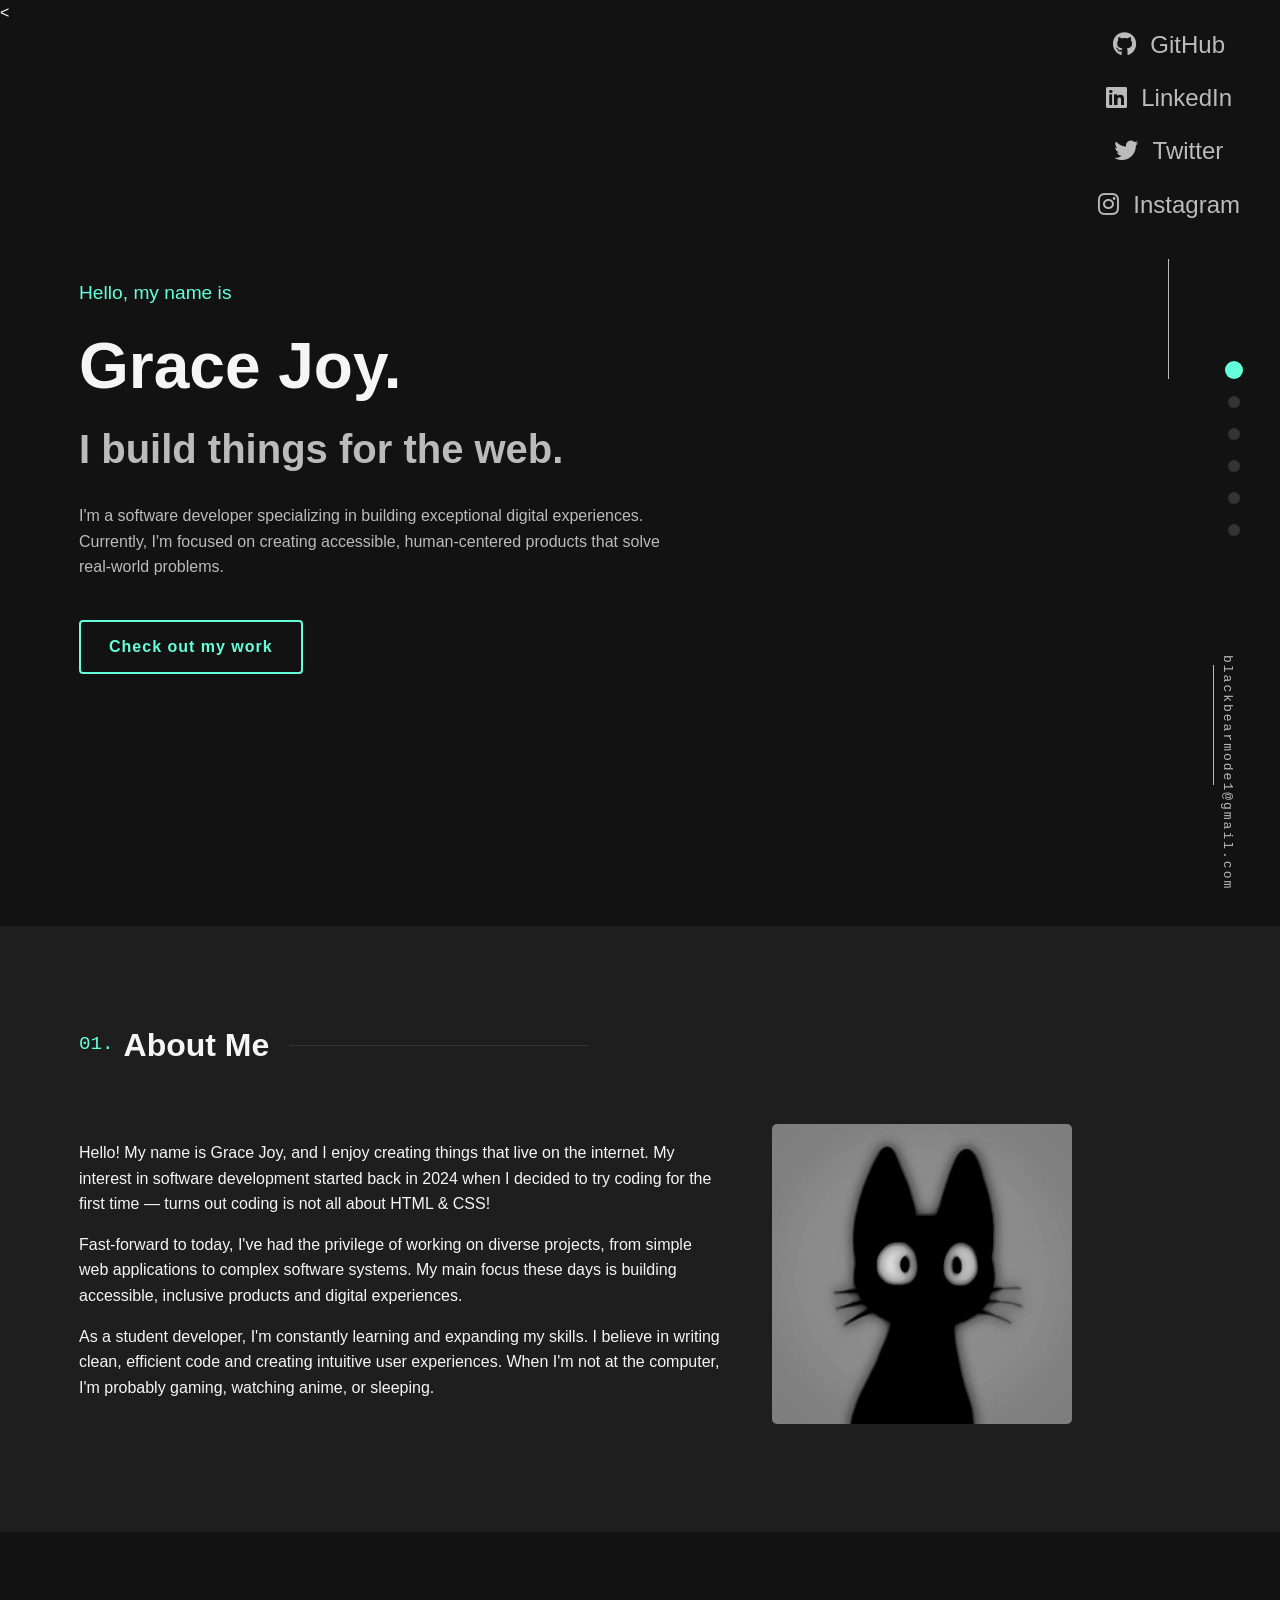
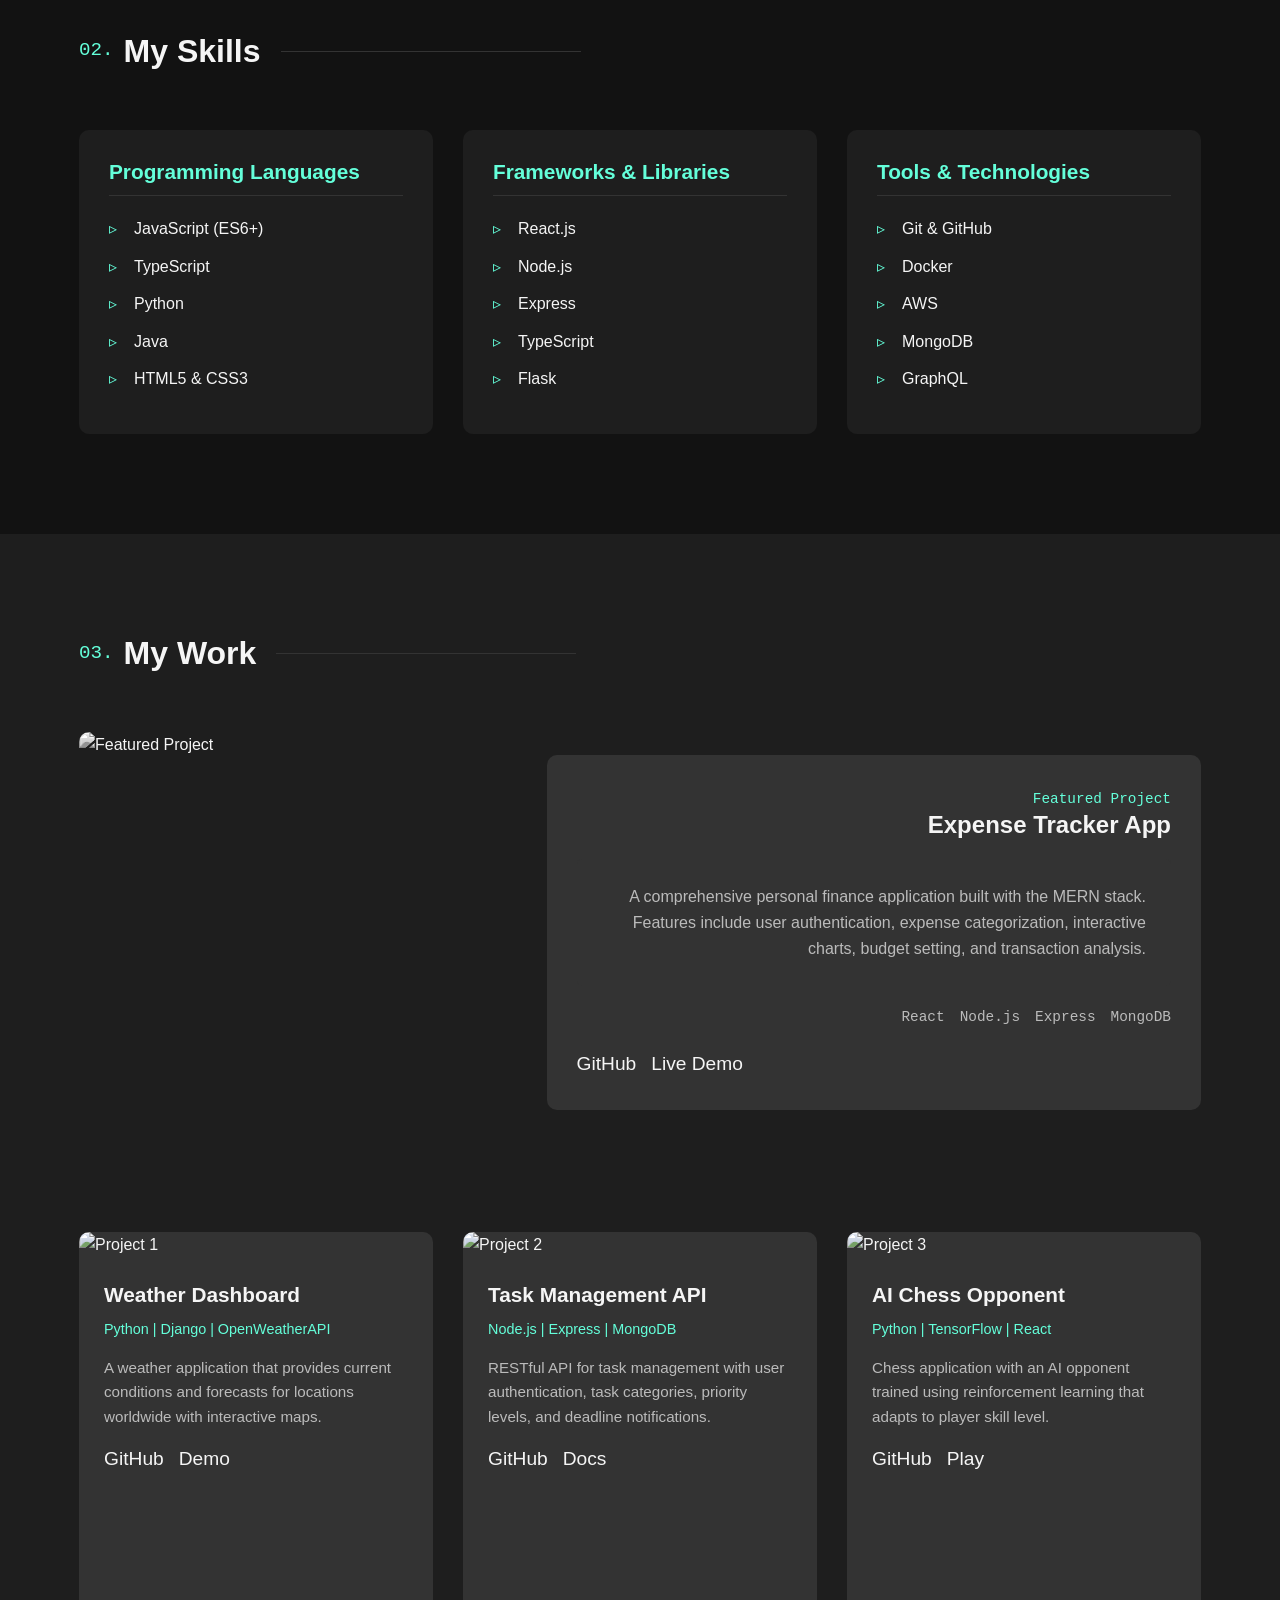
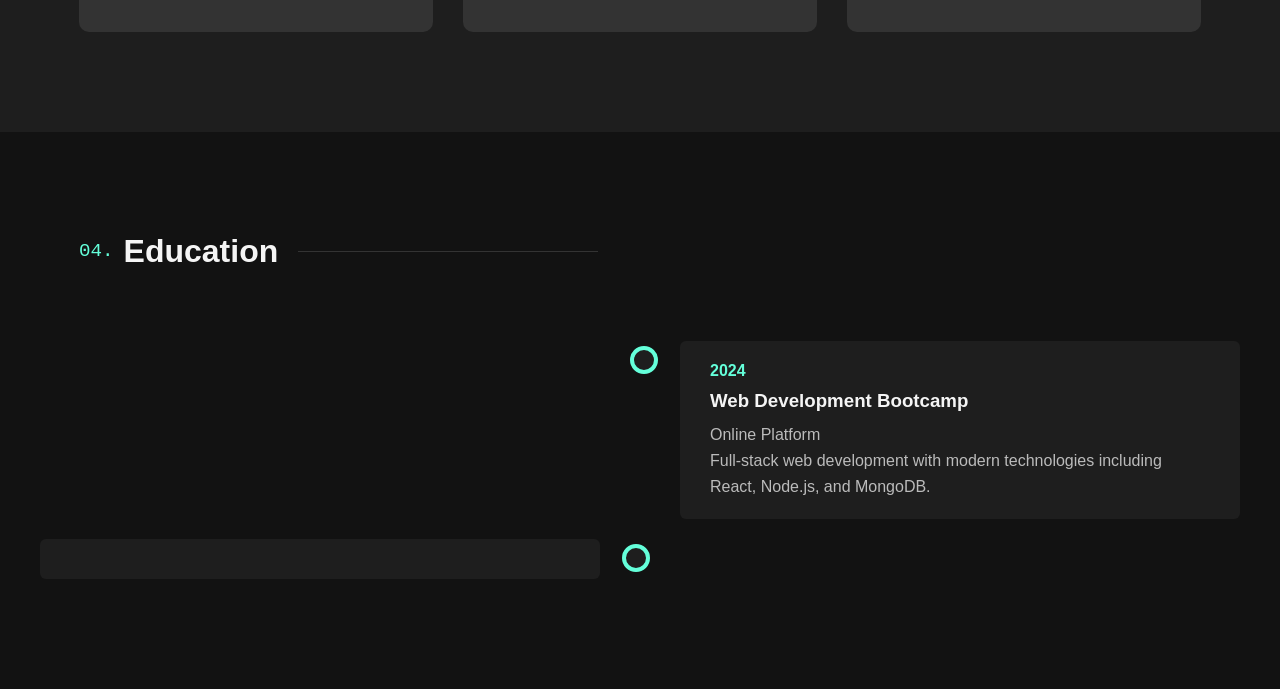
==== my-portfolio/src/index.html @ e29fc76a "complete" ====
<!DOCTYPE html>
<html lang="en">
<head>
    <meta charset="UTF-8">
    <meta name="viewport" content="width=device-width, initial-scale=1.0">
    <title>Developer Portfolio</title>
    <link rel="stylesheet" href="https://cdnjs.cloudflare.com/ajax/libs/font-awesome/6.0.0-beta3/css/all.min.css">
    <link rel="stylesheet" href="../assets/styles/style.css">
  </head>
  <body>
      <!-- Side Navigation -->
      <div class="side-nav">
          <div class="nav-dot active">
              <span class="tooltip">Home</span>
          </div>
          <div class="nav-dot">
              <span class="tooltip">About</span>
          </div>
          <div class="nav-dot">
              <span class="tooltip">Skills</span>
          </div>
          <div class="nav-dot">
              <span class="tooltip">Projects</span>
          </div>
          <div class="nav-dot">
              <span class="tooltip">Education</span>
          </div>
          <div class="nav-dot">
              <span class="tooltip">Contact</span>
          </div>
      </div>
      
      <!-- Social Links -->
      <<!-- Social Links -->
<div class="social-links">
  <a href="https://github.com/yourusername" target="_blank" class="social-link">
      <i class="fab fa-github"></i> GitHub
  </a>
  <a href="https://linkedin.com/in/yourusername" target="_blank" class="social-link">
      <i class="fab fa-linkedin"></i> LinkedIn
  </a>
  <a href="https://twitter.com/yourusername" target="_blank" class="social-link">
      <i class="fab fa-twitter"></i> Twitter
  </a>
  <a href="https://instagram.com/yourusername" target="_blank" class="social-link">
      <i class="fab fa-instagram"></i> Instagram
  </a>
  
</div>
      
      <!-- Email Link -->
      <div class="email-link">
          <a href="mailto:your.email@example.com">blackbearmode1@gmail.com</a>
      </div>
      
      <!-- Hero Section -->
      <section class="hero" id="home">
          <div class="container hero-content">
              <span class="hero-greeting">Hello, my name is</span>
              <h1 class="hero-name">Grace Joy.</h1>
              <h2 class="hero-role">I build things for the web.</h2>
              <p class="hero-description">
                  I'm a software developer specializing in building exceptional digital experiences. 
                  Currently, I'm focused on creating accessible, human-centered products that solve real-world problems.
              </p>
              <a href="#projects" class="cta-button">Check out my work</a>
          </div>
      </section>
      
      <!-- About Section -->
      <section class="about" id="about">
          <div class="container">
              <div class="section-header">
                  <span class="section-number">01.</span>
                  <h2 class="section-title">About Me</h2>
              </div>
              
              <div class="about-container">
                  <div class="about-text">
                      <p>
                          Hello! My name is Grace Joy, and I enjoy creating things that live on the internet. 
                          My interest in software development started back in 2024 when I decided to try coding for the first time  — turns out coding is not all about HTML & CSS!
                      </p>
                      <p>
                          Fast-forward to today, I've had the privilege of working on diverse projects, from simple web applications to complex software systems. My main focus these days is building accessible, inclusive products and digital experiences.
                      </p>
                      <p>
                          As a student developer, I'm constantly learning and expanding my skills. I believe in writing clean, efficient code and creating intuitive user experiences. When I'm not at the computer, I'm probably gaming, watching anime, or sleeping.
                      </p>
                  </div>
                  
                  <div class="profile-image-container">
                      <img src="/my-portfolio/assets/styles/images/Just a little cat.jpeg" alt="Profile Picture" class="profile-image">
                      <div class="profile-frame"></div>
                  </div>
              </div>
          </div>
      </section>
      
      <!-- Skills Section -->
      <section class="skills" id="skills">
          <div class="container">
              <div class="section-header">
                  <span class="section-number">02.</span>
                  <h2 class="section-title">My Skills</h2>
              </div>
              
              <div class="skills-container">
                  <div class="skill-category">
                      <h3>Programming Languages</h3>
                      <ul class="skill-list">
                          <li>JavaScript (ES6+)</li>
                          <li>TypeScript</li>
                          <li>Python</li>
                          <li>Java</li>
                          <li>HTML5 & CSS3</li>
                      </ul>
                  </div>
                  
                  <div class="skill-category">
                      <h3>Frameworks & Libraries</h3>
                      <ul class="skill-list">
                          <li>React.js</li>
                          <li>Node.js</li>
                          <li>Express</li>
                          <li>TypeScript</li>
                          <li>Flask</li>
                      </ul>
                  </div>
                  
                  <div class="skill-category">
                      <h3>Tools & Technologies</h3>
                      <ul class="skill-list">
                          <li>Git & GitHub</li>
                          <li>Docker</li>
                          <li>AWS</li>
                          <li>MongoDB</li>
                          <li>GraphQL</li>
                      </ul>
                  </div>
              </div>
          </div>
      </section>
      
      <!-- Projects Section -->
      <section class="projects" id="projects">
          <div class="container">
              <div class="section-header">
                  <span class="section-number">03.</span>
                  <h2 class="section-title">My Work</h2>
              </div>
              
              <!-- Featured Project -->
              <div class="featured-project">
                  <img src="/api/placeholder/600/400" alt="Featured Project" class="featured-project-image">
                  <div class="featured-project-content">
                      <span class="featured-label">Featured Project</span>
                      <h3 class="featured-title">Expense Tracker App</h3>
                      <div class="featured-description">
                          <p>
                              A comprehensive personal finance application built with the MERN stack. Features include user authentication, 
                              expense categorization, interactive charts, budget setting, and transaction analysis.
                          </p>
                      </div>
                      <ul class="featured-tech-list">
                          <li>React</li>
                          <li>Node.js</li>
                          <li>Express</li>
                          <li>MongoDB</li>
                      </ul>
                      <div class="project-links">
                          <a href="#" target="_blank">GitHub</a>
                          <a href="#" target="_blank">Live Demo</a>
                      </div>
                  </div>
              </div>
              
              <!-- Projects Grid -->
              <div class="projects-grid">
                  <!-- Project 1 -->
                  <div class="project-card">
                      <img src="/api/placeholder/400/200" alt="Project 1" class="project-image">
                      <div class="project-content">
                          <h3 class="project-title">Weather Dashboard</h3>
                          <div class="project-tech">Python | Django | OpenWeatherAPI</div>
                          <p class="project-description">
                              A weather application that provides current conditions and forecasts for locations worldwide with interactive maps.
                          </p>
                          <div class="project-links">
                              <a href="#" target="_blank">GitHub</a>
                              <a href="#" target="_blank">Demo</a>
                          </div>
                      </div>
                  </div>
                  
                  <!-- Project 2 -->
                  <div class="project-card">
                      <img src="/api/placeholder/400/200" alt="Project 2" class="project-image">
                      <div class="project-content">
                          <h3 class="project-title">Task Management API</h3>
                          <div class="project-tech">Node.js | Express | MongoDB</div>
                          <p class="project-description">
                              RESTful API for task management with user authentication, task categories, priority levels, and deadline notifications.
                          </p>
                          <div class="project-links">
                              <a href="#" target="_blank">GitHub</a>
                              <a href="#" target="_blank">Docs</a>
                          </div>
                      </div>
                  </div>
                  
                  <!-- Project 3 -->
                  <div class="project-card">
                      <img src="/api/placeholder/400/200" alt="Project 3" class="project-image">
                      <div class="project-content">
                          <h3 class="project-title">AI Chess Opponent</h3>
                          <div class="project-tech">Python | TensorFlow | React</div>
                          <p class="project-description">
                              Chess application with an AI opponent trained using reinforcement learning that adapts to player skill level.
                          </p>
                          <div class="project-links">
                              <a href="#" target="_blank">GitHub</a>
                              <a href="#" target="_blank">Play</a>
                          </div>
                      </div>
                  </div>
              </div>
          </div>
      </section>
      
      <!-- Education Section -->
      <section class="education" id="education">
          <div class="container">
              <div class="section-header">
                  <span class="section-number">04.</span>
                  <h2 class="section-title">Education</h2>
              </div>
              
                  </div>
                  
                  <div class="timeline-item right">
                      <div class="timeline-content">
                          <h4 class="timeline-date">2024</h4>
                          <h3 class="timeline-title">Web Development Bootcamp</h3>
                          <p class="timeline-description">Online Platform</p>
                          <p class="timeline-description">Full-stack web development with modern technologies including React, Node.js, and MongoDB.</p>
                      </div>
                  </div>
                  
                  <div class="timeline-item left">
                    <div class="timeline-content"></div>
---- my-portfolio/assets/styles/style.css ----
/* ===== BASE STYLES ===== */
:root {
    --primary-black: #121212;
    --dark-gray: #1e1e1e;
    --medium-gray: #333333;
    --light-gray: #aaaaaa;
    --accent-color: #64ffda;
    --text-light: #f5f5f5;
    --text-gray: #bbbbbb;
}

* {
    margin: 0;
    padding: 0;
    box-sizing: border-box;
}

body {
    font-family: 'Inter', 'Segoe UI', Tahoma, sans-serif;
    background-color: var(--primary-black);
    color: var(--text-light);
    line-height: 1.6;
}

.container {
    width: 90%;
    max-width: 1400px;
    margin: 0 auto;
    padding: 0 15px;
}

section {
    padding: 100px 0;
}

/* ===== TYPOGRAPHY ===== */
h1, h2, h3, h4 {
    font-weight: 700;
    line-height: 1.2;
}

h1 {
    font-size: clamp(2.5rem, 8vw, 4rem);
}

h2 {
    font-size: clamp(1.8rem, 6vw, 2.5rem);
}

/* ===== EFFECTS ===== */
.highlight {
    position: relative;
    display: inline-block;
}

.highlight::after {
    content: '';
    position: absolute;
    width: 100%;
    height: 3px;
    bottom: 0;
    left: 0;
    background-color: var(--accent-color);
    transform: scaleX(0);
    transform-origin: bottom right;
    transition: transform 0.3s ease-out;
}

.highlight:hover::after {
    transform: scaleX(1);
    transform-origin: bottom left;
}

/* ===== NAVIGATION ===== */
.side-nav {
    position: fixed;
    right: 40px;
    top: 50%;
    transform: translateY(-50%);
    z-index: 100;
    display: flex;
    flex-direction: column;
    gap: 20px;
}

.nav-dot {
    width: 12px;
    height: 12px;
    border-radius: 50%;
    background-color: var(--medium-gray);
    transition: all 0.3s ease;
    cursor: pointer;
    position: relative;
}

.nav-dot:hover, .nav-dot.active {
    background-color: var(--accent-color);
    transform: scale(1.5);
}

.nav-dot .tooltip {
    position: absolute;
    right: 25px;
    top: -5px;
    background-color: var(--dark-gray);
    color: var(--text-light);
    padding: 5px 10px;
    border-radius: 4px;
    font-size: 0.75rem;
    white-space: nowrap;
    opacity: 0;
    pointer-events: none;
    transition: all 0.3s ease;
}

.nav-dot:hover .tooltip {
    opacity: 1;
    right: 30px;
}

/* ===== HERO SECTION ===== */
.hero {
    height: 100vh;
    display: flex;
    align-items: center;
    position: relative;
    overflow: hidden;
}

.hero-content {
    z-index: 1;
}

.hero-greeting {
    color: var(--accent-color);
    font-size: 1.2rem;
    margin-bottom: 20px;
    display: block;
}

.hero-name {
    margin-bottom: 20px;
}

.hero-role {
    color: var(--text-gray);
    font-size: clamp(1.5rem, 5vw, 2.5rem);
    margin-bottom: 30px;
}

.hero-description {
    max-width: 600px;
    margin-bottom: 40px;
    color: var(--text-gray);
}

.cta-button {
    display: inline-block;
    background-color: transparent;
    color: var(--accent-color);
    border: 2px solid var(--accent-color);
    padding: 12px 28px;
    font-size: 1rem;
    border-radius: 4px;
    text-decoration: none;
    font-weight: 600;
    letter-spacing: 1px;
    transition: all 0.3s ease;
}

.cta-button:hover {
    background-color: rgba(100, 255, 218, 0.1);
    transform: translateY(-3px);
}

/* ===== SECTION HEADERS ===== */
.section-header {
    display: flex;
    align-items: center;
    margin-bottom: 60px;
}

.section-number {
    color: var(--accent-color);
    font-size: 1.2rem;
    margin-right: 10px;
    font-family: monospace;
}

.section-title {
    font-size: 2rem;
    position: relative;
}

.section-title::after {
    content: "";
    display: block;
    width: 300px;
    height: 1px;
    background-color: var(--medium-gray);
    margin-left: 20px;
    position: absolute;
    top: 50%;
    left: 100%;
}

/* ===== ABOUT SECTION ===== */
.about {
    background-color: var(--dark-gray);
    position: relative;
}

.about-container {
    display: grid;
    grid-template-columns: 3fr 2fr;
    gap: 50px;
    align-items: center;
}

.about-text p {
    margin-bottom: 15px;
}

.profile-image-container {
    position: relative;
}

.profile-image {
    width: 100%;
    max-width: 300px;
    border-radius: 5px;
    filter: grayscale(100%) contrast(1.2);
    transition: all 0.3s ease;
}

.profile-image:hover {
    filter: none;
}

.profile-frame {
    position: absolute;
    top: 15px;
    left: 15px;
    width: 100%;
    max-width: 300px;
    height: 100%;
    border: 2px solid var(--accent-color);
    border-radius: 5px;
    z-index: -1;
    transition: all 0.3s ease;
}

.profile-image-container:hover .profile-frame {
    top: 10px;
    left: 10px;
}

/* ===== SKILLS SECTION ===== */
.skills {
    background-color: var(--primary-black);
    position: relative;
}

.skills-container {
    display: grid;
    grid-template-columns: repeat(3, 1fr);
    gap: 30px;
}

.skill-category {
    background-color: var(--dark-gray);
    border-radius: 10px;
    padding: 30px;
    transition: transform 0.3s ease, box-shadow 0.3s ease;
}

.skill-category:hover {
    transform: translateY(-10px);
    box-shadow: 0 10px 30px rgba(0, 0, 0, 0.5);
}

.skill-category h3 {
    color: var(--accent-color);
    margin-bottom: 20px;
    font-size: 1.3rem;
    border-bottom: 1px solid var(--medium-gray);
    padding-bottom: 10px;
}

.skill-list {
    list-style: none;
}

.skill-list li {
    margin-bottom: 12px;
    position: relative;
    padding-left: 25px;
}

.skill-list li::before {
    content: "▹";
    position: absolute;
    left: 0;
    color: var(--accent-color);
}

/* ===== PROJECTS SECTION ===== */
.projects {
    background-color: var(--dark-gray);
    position: relative;
}

.projects-grid {
    display: grid;
    grid-template-columns: repeat(auto-fill, minmax(350px, 1fr));
    gap: 30px;
}

.project-card {
    position: relative;
    border-radius: 10px;
    overflow: hidden;
    background-color: var(--medium-gray);
    height: 400px;
    transition: transform 0.3s ease;
}

.project-card:hover {
    transform: translateY(-10px);
}

.project-image {
    width: 100%;
    height: 200px;
    object-fit: cover;
    filter: grayscale(50%);
    transition: filter 0.3s ease;
}

.project-card:hover .project-image {
    filter: grayscale(0%);
}

.project-content {
    padding: 25px;
    height: 200px;
    display: flex;
    flex-direction: column;
}

.project-title {
    font-size: 1.3rem;
    margin-bottom: 10px;
    color: var(--text-light);
}

.project-tech {
    color: var(--accent-color);
    font-size: 0.9rem;
    margin-bottom: 15px;
}

.project-description {
    flex-grow: 1;
    font-size: 0.95rem;
    color: var(--text-gray);
}

.project-links {
    display: flex;
    gap: 15px;
    margin-top: 15px;
}

.project-links a {
    color: var(--text-light);
    text-decoration: none;
    font-size: 1.2rem;
    transition: color 0.3s ease;
}

.project-links a:hover {
    color: var(--accent-color);
}

/* ===== FEATURED PROJECT ===== */
.featured-project {
    margin-bottom: 100px;
    display: grid;
    grid-template-columns: repeat(12, 1fr);
    align-items: center;
}

.featured-project-image {
    grid-column: 1 / 8;
    grid-row: 1;
    height: 400px;
    object-fit: cover;
    border-radius: 10px;
    filter: grayscale(100%) contrast(1);
    transition: all 0.3s ease;
}

.featured-project:hover .featured-project-image {
    filter: grayscale(0%) contrast(1);
}

.featured-project-content {
    grid-column: 6 / -1;
    grid-row: 1;
    background-color: var(--medium-gray);
    padding: 30px;
    border-radius: 10px;
    z-index: 1;
    text-align: right;
}

.featured-label {
    color: var(--accent-color);
    font-family: monospace;
    margin-bottom: 10px;
    font-size: 0.9rem;
}

.featured-title {
    margin-bottom: 20px;
    font-size: 1.5rem;
}

.featured-description {
    background-color: var(--medium-gray);
    padding: 25px;
    border-radius: 5px;
    color: var(--text-gray);
    margin-bottom: 20px;
}

.featured-tech-list {
    display: flex;
    justify-content: flex-end;
    flex-wrap: wrap;
    gap: 15px;
    margin-bottom: 20px;
    list-style: none;
}

.featured-tech-list li {
    color: var(--text-gray);
    font-family: monospace;
    font-size: 0.9rem;
}

/* ===== EDUCATION SECTION ===== */
.education {
    background-color: var(--primary-black);
    position: relative;
}

.timeline {
    position: relative;
    max-width: 800px;
    margin: 0 auto;
}

.timeline::after {
    content: '';
    position: absolute;
    width: 2px;
    background-color: var(--medium-gray);
    top: 0;
    bottom: 0;
    left: 50%;
    margin-left: -1px;
}

.timeline-item {
    padding: 10px 40px;
    position: relative;
    width: 50%;
    box-sizing: border-box;
}

.timeline-item::after {
    content: '';
    position: absolute;
    width: 20px;
    height: 20px;
    right: -10px;
    background-color: var(--dark-gray);
    border: 4px solid var(--accent-color);
    top: 15px;
    border-radius: 50%;
    z-index: 1;
}

.timeline-item.left {
    left: 0;
}

.timeline-item.right {
    left: 50%;
}

.timeline-item.right::after {
    left: -10px;
}

.timeline-content {
    padding: 20px 30px;
    background-color: var(--dark-gray);
    position: relative;
    border-radius: 6px;
}

.timeline-date {
    color: var(--accent-color);
    font-weight: bold;
}

.timeline-title {
    margin: 10px 0;
}

.timeline-description {
    color: var(--text-gray);
}

/* ===== CONTACT SECTION ===== */
.contact {
    background-color: var(--dark-gray);
    text-align: center;
    position: relative;
}

.contact-title {
    font-size: clamp(2rem, 5vw, 3rem);
    margin-bottom: 20px;
}

.contact-subtitle {
    color: var(--text-gray);
    max-width: 600px;
    margin: 0 auto 40px;
}

.contact-form {
    max-width: 600px;
    margin: 0 auto;
}

.form-group {
    margin-bottom: 20px;
}

.form-control {
    width: 100%;
    padding: 15px;
    background-color: var(--primary-black);
    border: 1px solid var(--medium-gray);
    border-radius: 5px;
    color: var(--text-light);
    font-family: inherit;
    transition: border-color 0.3s ease;
}

.form-control:focus {
    outline: none;
    border-color: var(--accent-color);
}

.submit-btn {
    background-color: transparent;
    color: var(--accent-color);
    border: 2px solid var(--accent-color);
    padding: 12px 30px;
    font-size: 1rem;
    border-radius: 5px;
    cursor: pointer;
    transition: all 0.3s ease;
}

.submit-btn:hover {
    background-color: rgba(100, 255, 218, 0.1);
}

/* ===== SOCIAL LINKS ===== */
.social-links {
    position: fixed;
    right: 40px;
    bottom: 20;
    display: flex;
    flex-direction: column;
    gap: 15px;
    z-index: 10;
    align-items: center;
    
}

.social-links::after {
    content: "";
    display: block;
    width: 1px;
    height: 120px;
    background-color: var(--text-gray);
    margin-top: 20px;
}

.social-link {
    color: var(--text-gray);
    font-size: 1.5rem;
    transition: all 0.3s ease;
    text-decoration: none;
}

.social-link:hover {
    color: var(--accent-color);
    transform: translateY(-5px);
}
.social-link i {
    margin-right: 8px;
}

/* ===== EMAIL LINK ===== */
.email-link {
    position: fixed;
    right: 40px;
    bottom: 0;
    z-index: 10;
    writing-mode: vertical-rl;
}

.email-link a {
    color: var(--text-gray);
    text-decoration: none;
    letter-spacing: 2px;
    font-family: monospace;
    padding: 10px;
    transition: all 0.3s ease;
}

.email-link a:hover {
    color: var(--accent-color);
    transform: translateY(-5px);
}

.email-link::after {
    content: "";
    display: block;
    width: 1px;
    height: 120px;
    background-color: var(--text-gray);
    margin: 20px auto 0;
}

/* ===== FOOTER ===== */
.footer {
    background-color: var(--primary-black);
    text-align: center;
    padding: 30px 0;
    color: var(--text-gray);
    font-size: 0.9rem;
}

/* ===== RESPONSIVE DESIGN ===== */
@media screen and (max-width: 1200px) {
    .side-nav, .social-links, .email-link {
        display: none;
    }
    
    .section-title::after {
        width: 100px;
    }
}

@media screen and (max-width: 900px) {
    .about-container {
        grid-template-columns: 1fr;
    }
    
    .profile-image-container {
        margin: 0 auto;
    }
    
    .skills-container {
        grid-template-columns: repeat(2, 1fr);
    }
    
    .featured-project-image {
        grid-column: 1 / -1;
    }
    
    .featured-project-content {
        grid-column: 1 / -1;
        grid-row: 1;
        margin: 0 15px;
    }
    
    .featured-tech-list {
        justify-content: flex-start;
    }
    
    .featured-project-content {
        text-align: left;
    }
    
    .timeline::after {
        left: 31px;
    }
    
    .timeline-item {
        width: 100%;
        padding-left: 70px;
        padding-right: 25px;
    }
    
    .timeline-item.right {
        left: 0;
    }
    
    .timeline-item::after {
        left: 21px;
    }
}

@media screen and (max-width: 600px) {
    .skills-container {
        grid-template-columns: 1fr;
    }
    
    .projects-grid {
        grid-template-columns: 1fr;
    }
    
    .section-title::after {
        display: none;
    }
}
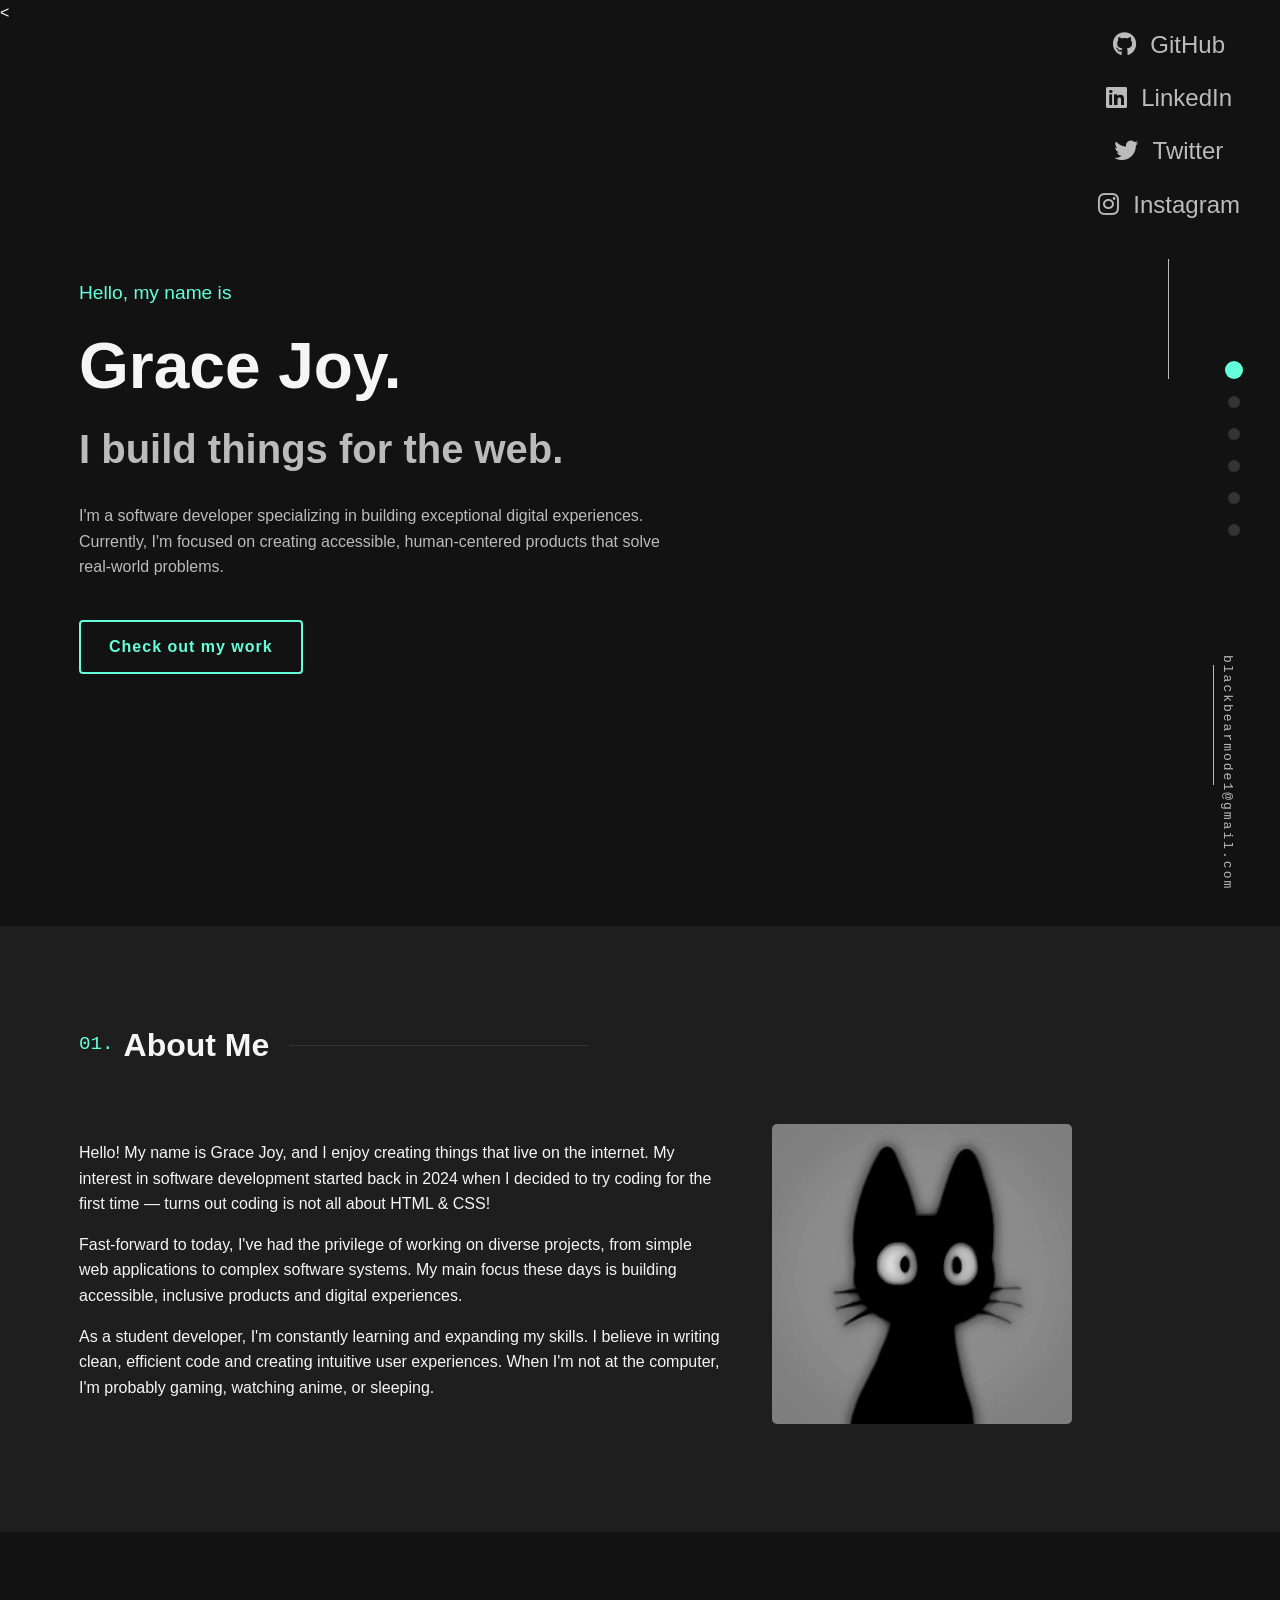
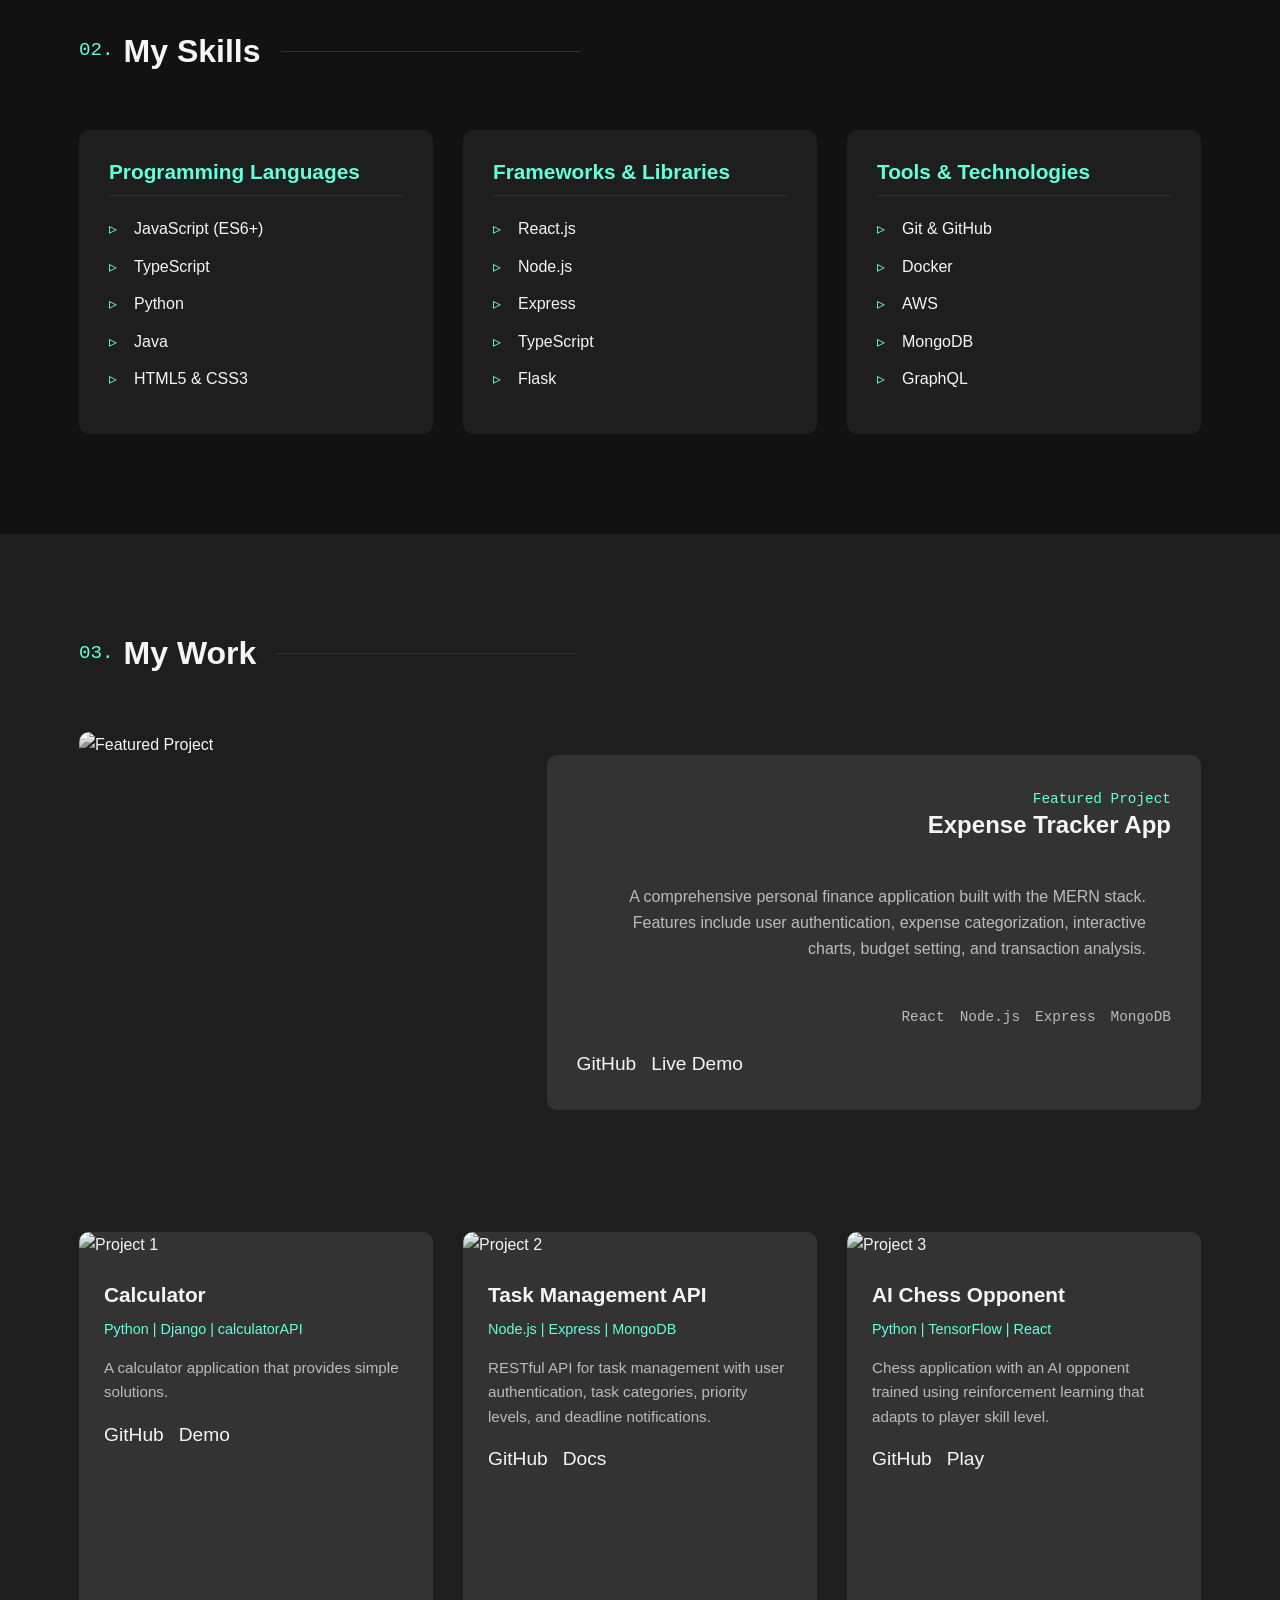
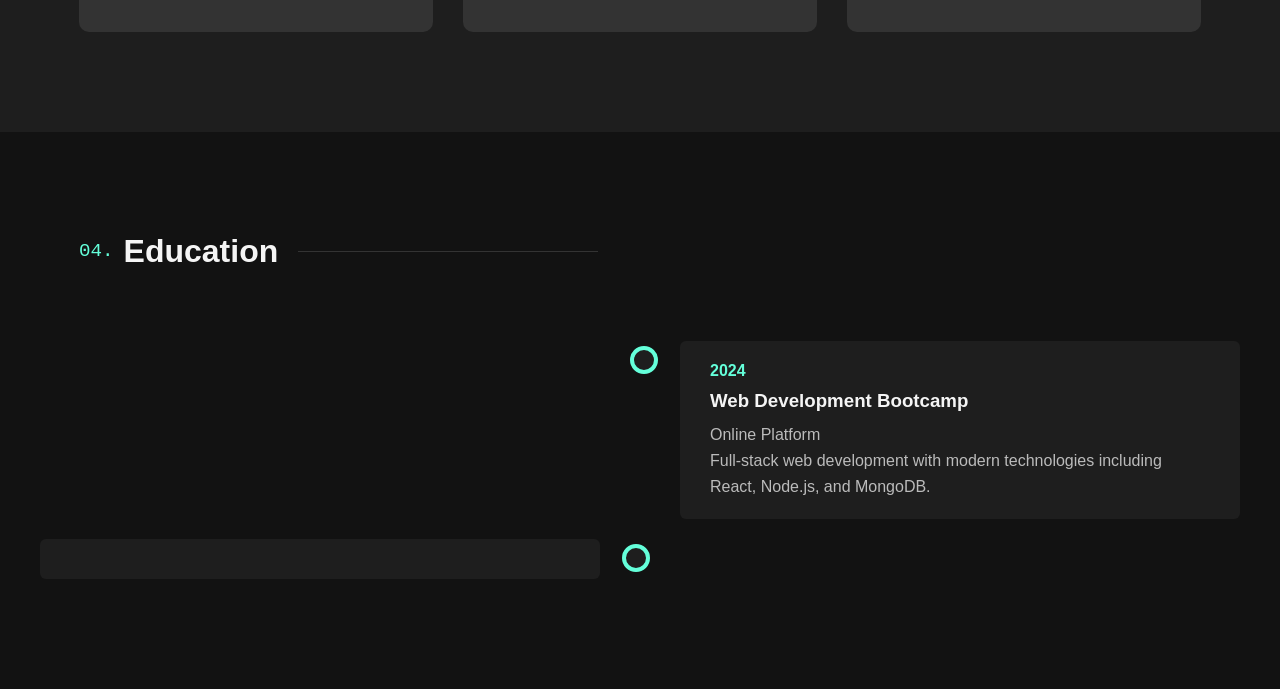
==== commit ad36c574: "edited html" ====
--- a/my-portfolio/src/index.html
+++ b/my-portfolio/src/index.html
@@ -3,7 +3,7 @@
 <head>
     <meta charset="UTF-8">
     <meta name="viewport" content="width=device-width, initial-scale=1.0">
-    <title>Developer Portfolio</title>
+    <title>Developer-portfolio</title>
     <link rel="stylesheet" href="https://cdnjs.cloudflare.com/ajax/libs/font-awesome/6.0.0-beta3/css/all.min.css">
     <link rel="stylesheet" href="../assets/styles/style.css">
   </head>
@@ -181,10 +181,10 @@
                   <div class="project-card">
                       <img src="/api/placeholder/400/200" alt="Project 1" class="project-image">
                       <div class="project-content">
-                          <h3 class="project-title">Weather Dashboard</h3>
-                          <div class="project-tech">Python | Django | OpenWeatherAPI</div>
+                          <h3 class="project-title">Calculator</h3>
+                          <div class="project-tech">Python | Django | calculatorAPI</div>
                           <p class="project-description">
-                              A weather application that provides current conditions and forecasts for locations worldwide with interactive maps.
+                              A calculator application that provides simple solutions.
                           </p>
                           <div class="project-links">
                               <a href="#" target="_blank">GitHub</a>
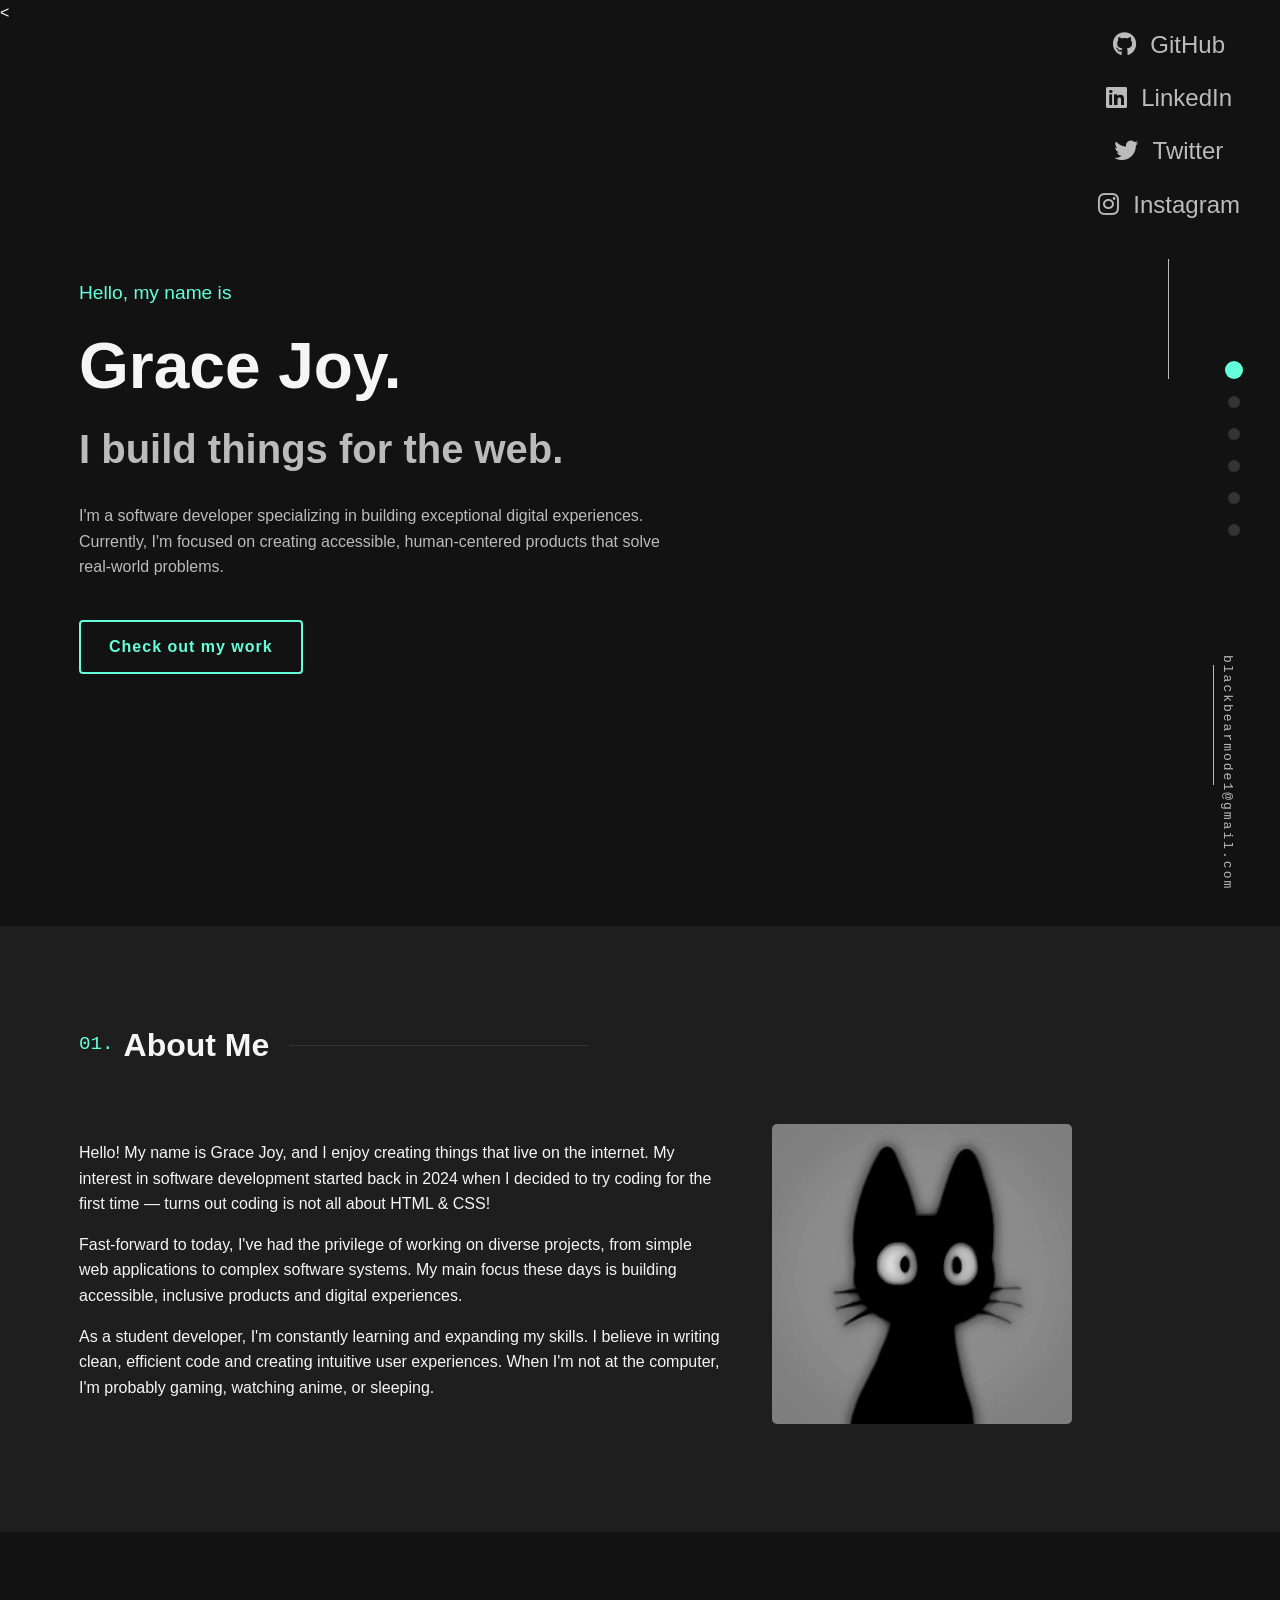
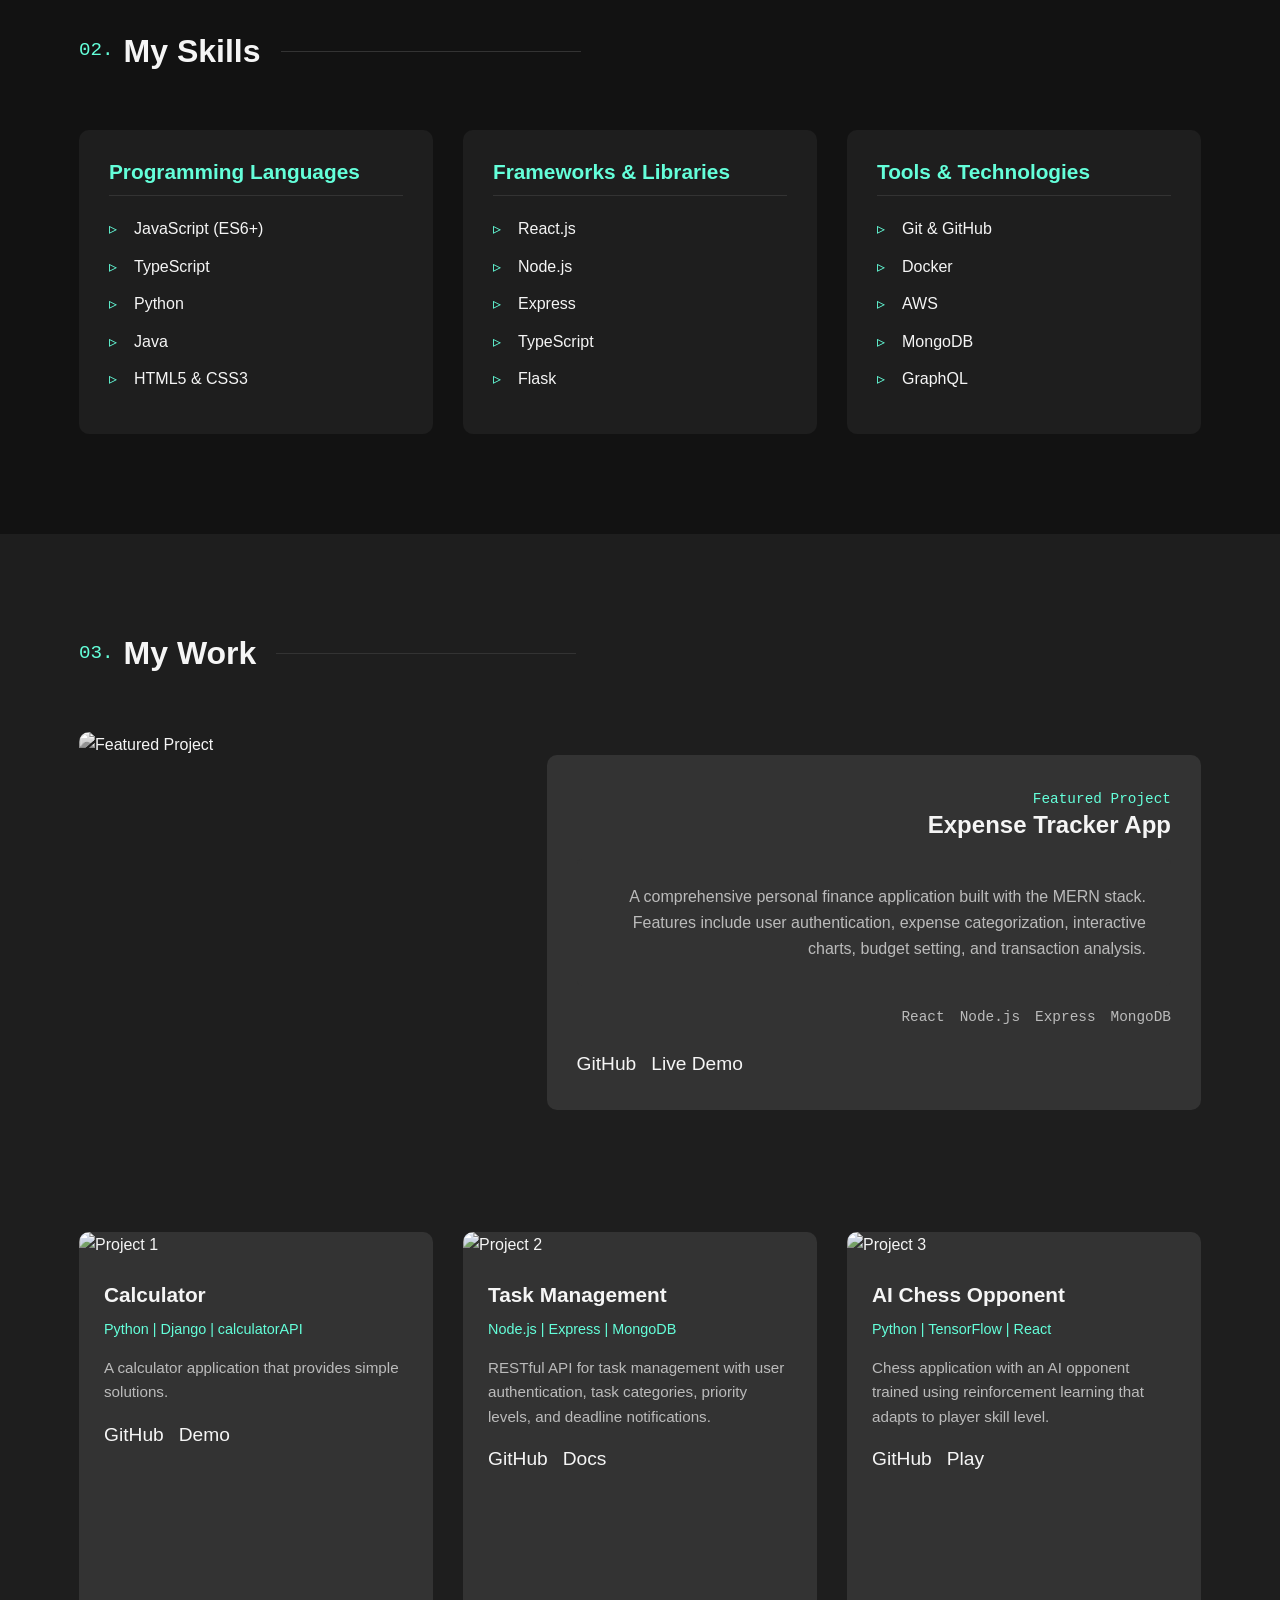
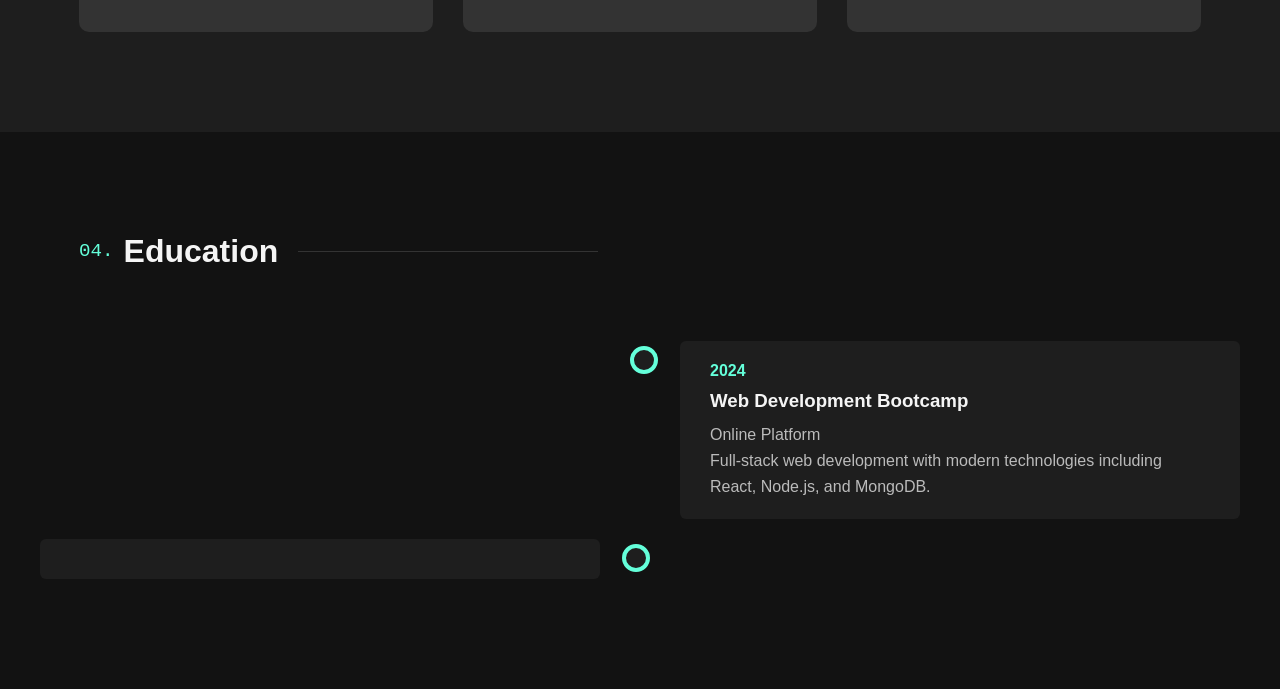
==== commit 95290027: "complete" ====
--- a/my-portfolio/src/index.html
+++ b/my-portfolio/src/index.html
@@ -197,7 +197,7 @@
                   <div class="project-card">
                       <img src="/api/placeholder/400/200" alt="Project 2" class="project-image">
                       <div class="project-content">
-                          <h3 class="project-title">Task Management API</h3>
+                          <h3 class="project-title">Task Management </h3>
                           <div class="project-tech">Node.js | Express | MongoDB</div>
                           <p class="project-description">
                               RESTful API for task management with user authentication, task categories, priority levels, and deadline notifications.
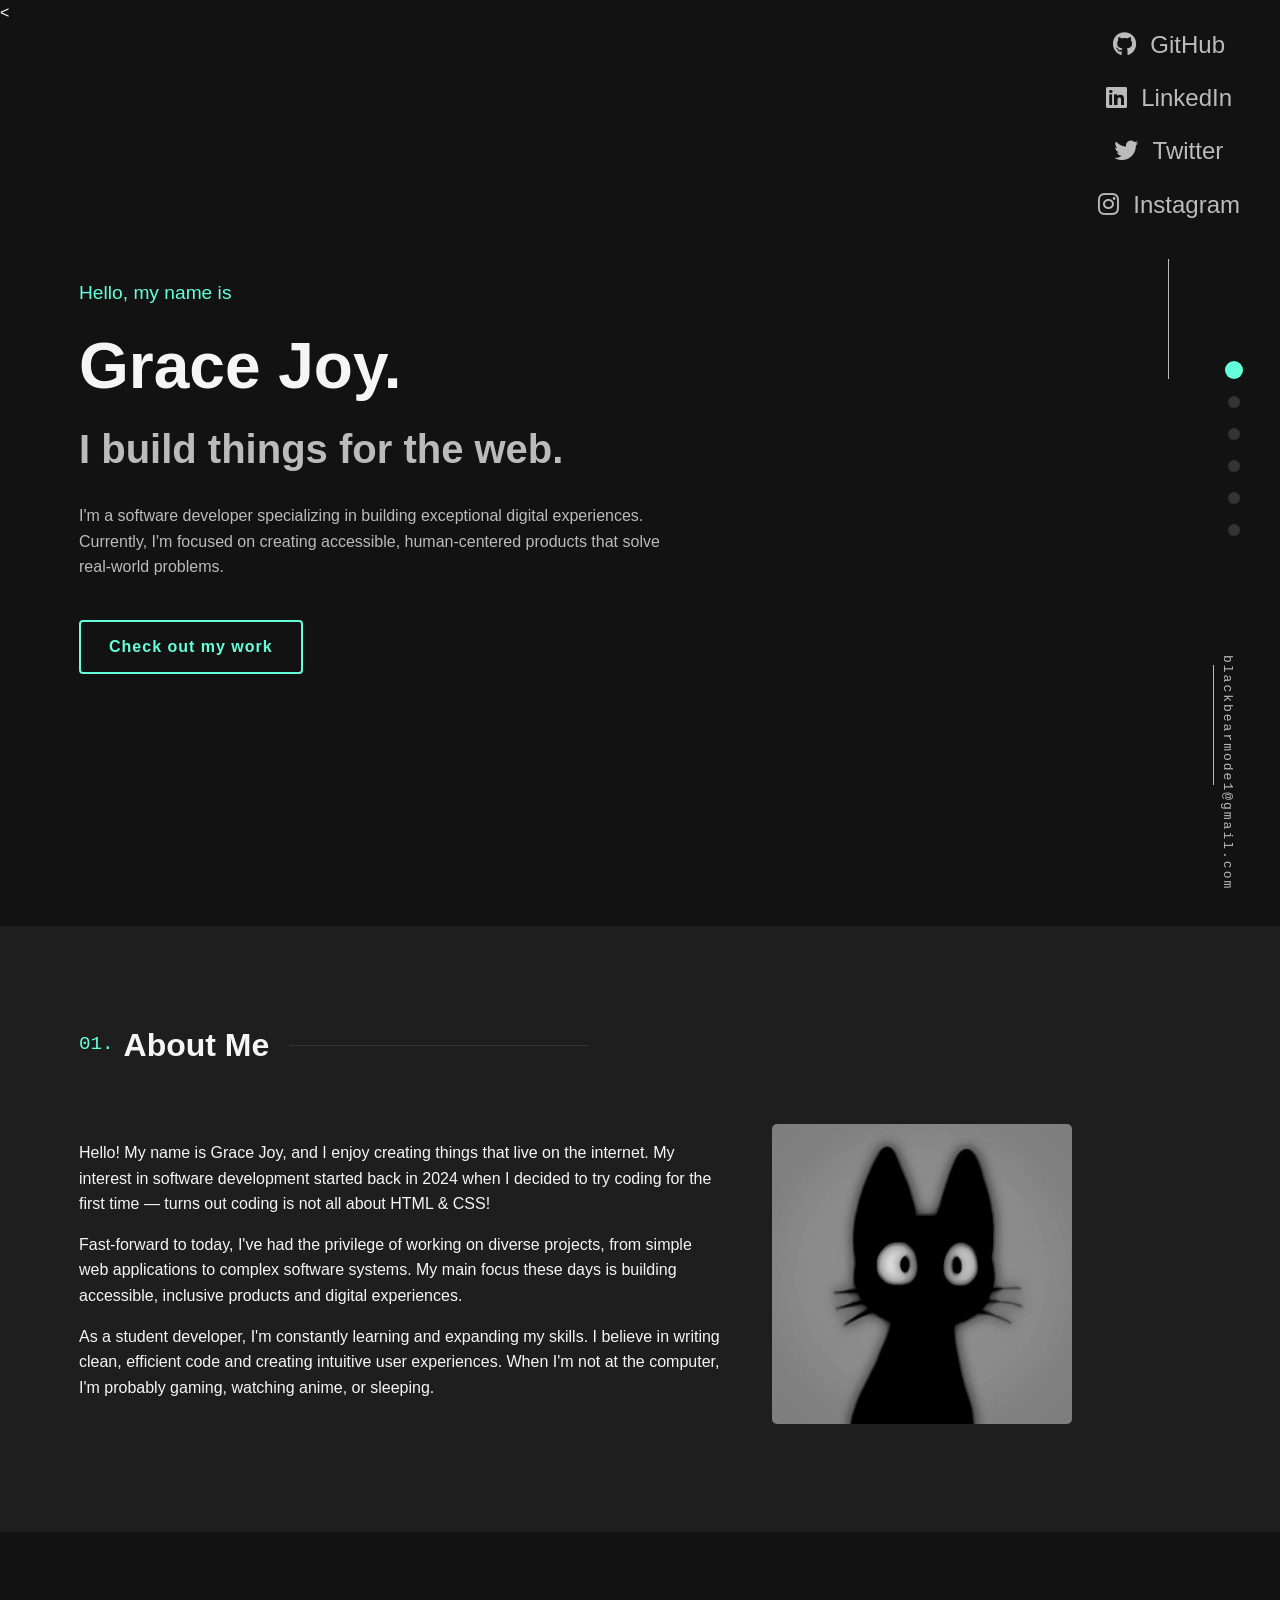
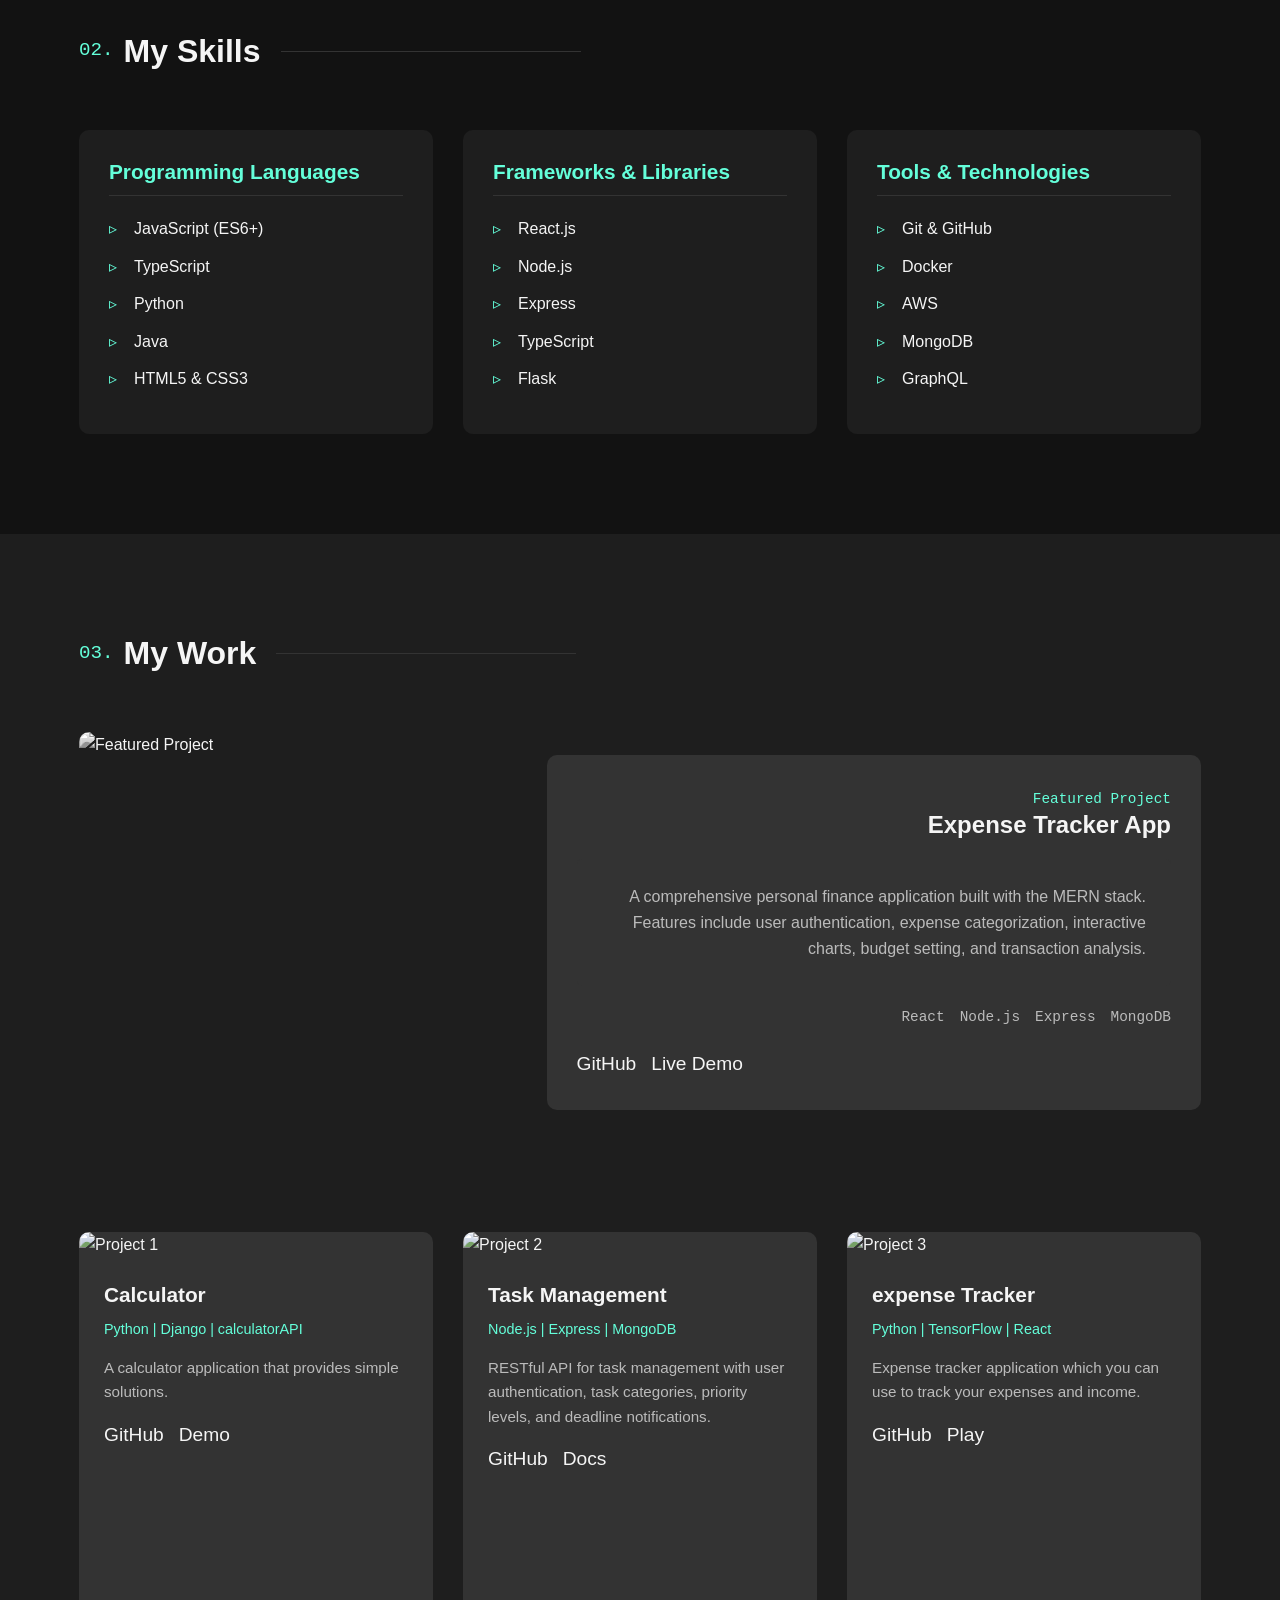
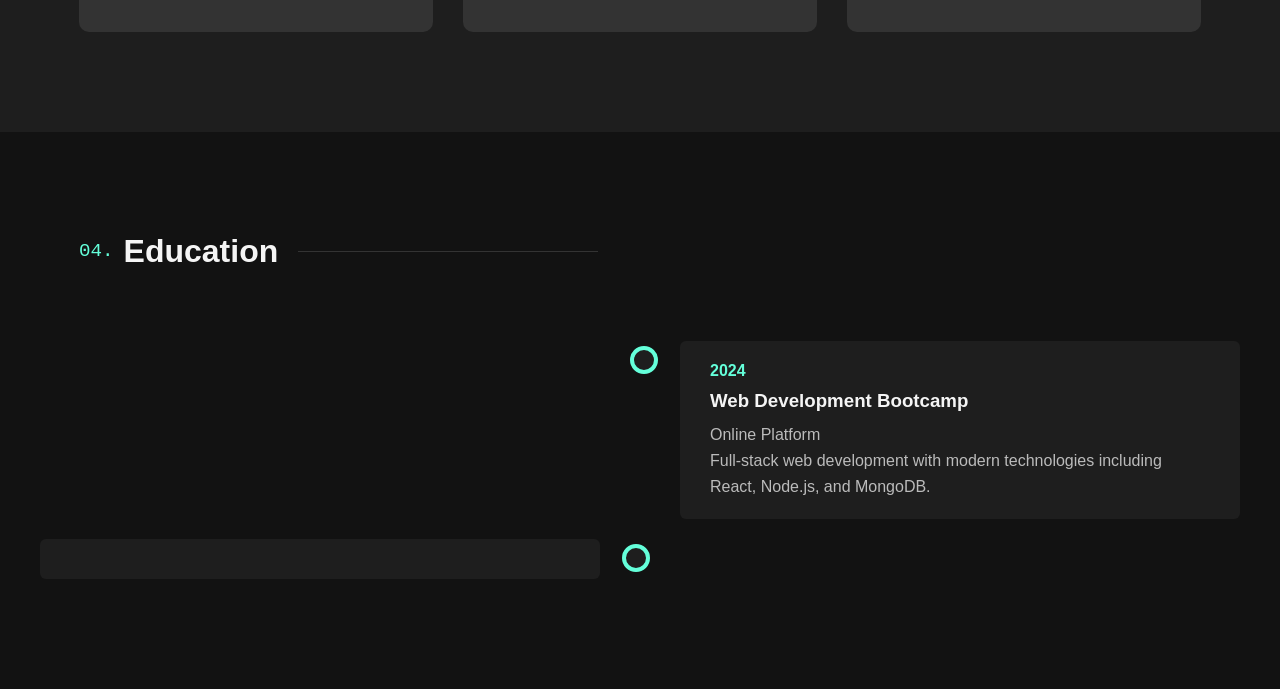
==== commit 3272fee6: "edited html file" ====
--- a/my-portfolio/src/index.html
+++ b/my-portfolio/src/index.html
@@ -213,10 +213,10 @@
                   <div class="project-card">
                       <img src="/api/placeholder/400/200" alt="Project 3" class="project-image">
                       <div class="project-content">
-                          <h3 class="project-title">AI Chess Opponent</h3>
+                          <h3 class="project-title">expense Tracker</h3>
                           <div class="project-tech">Python | TensorFlow | React</div>
                           <p class="project-description">
-                              Chess application with an AI opponent trained using reinforcement learning that adapts to player skill level.
+                              Expense tracker application which you can use to track your expenses and income.
                           </p>
                           <div class="project-links">
                               <a href="#" target="_blank">GitHub</a>
